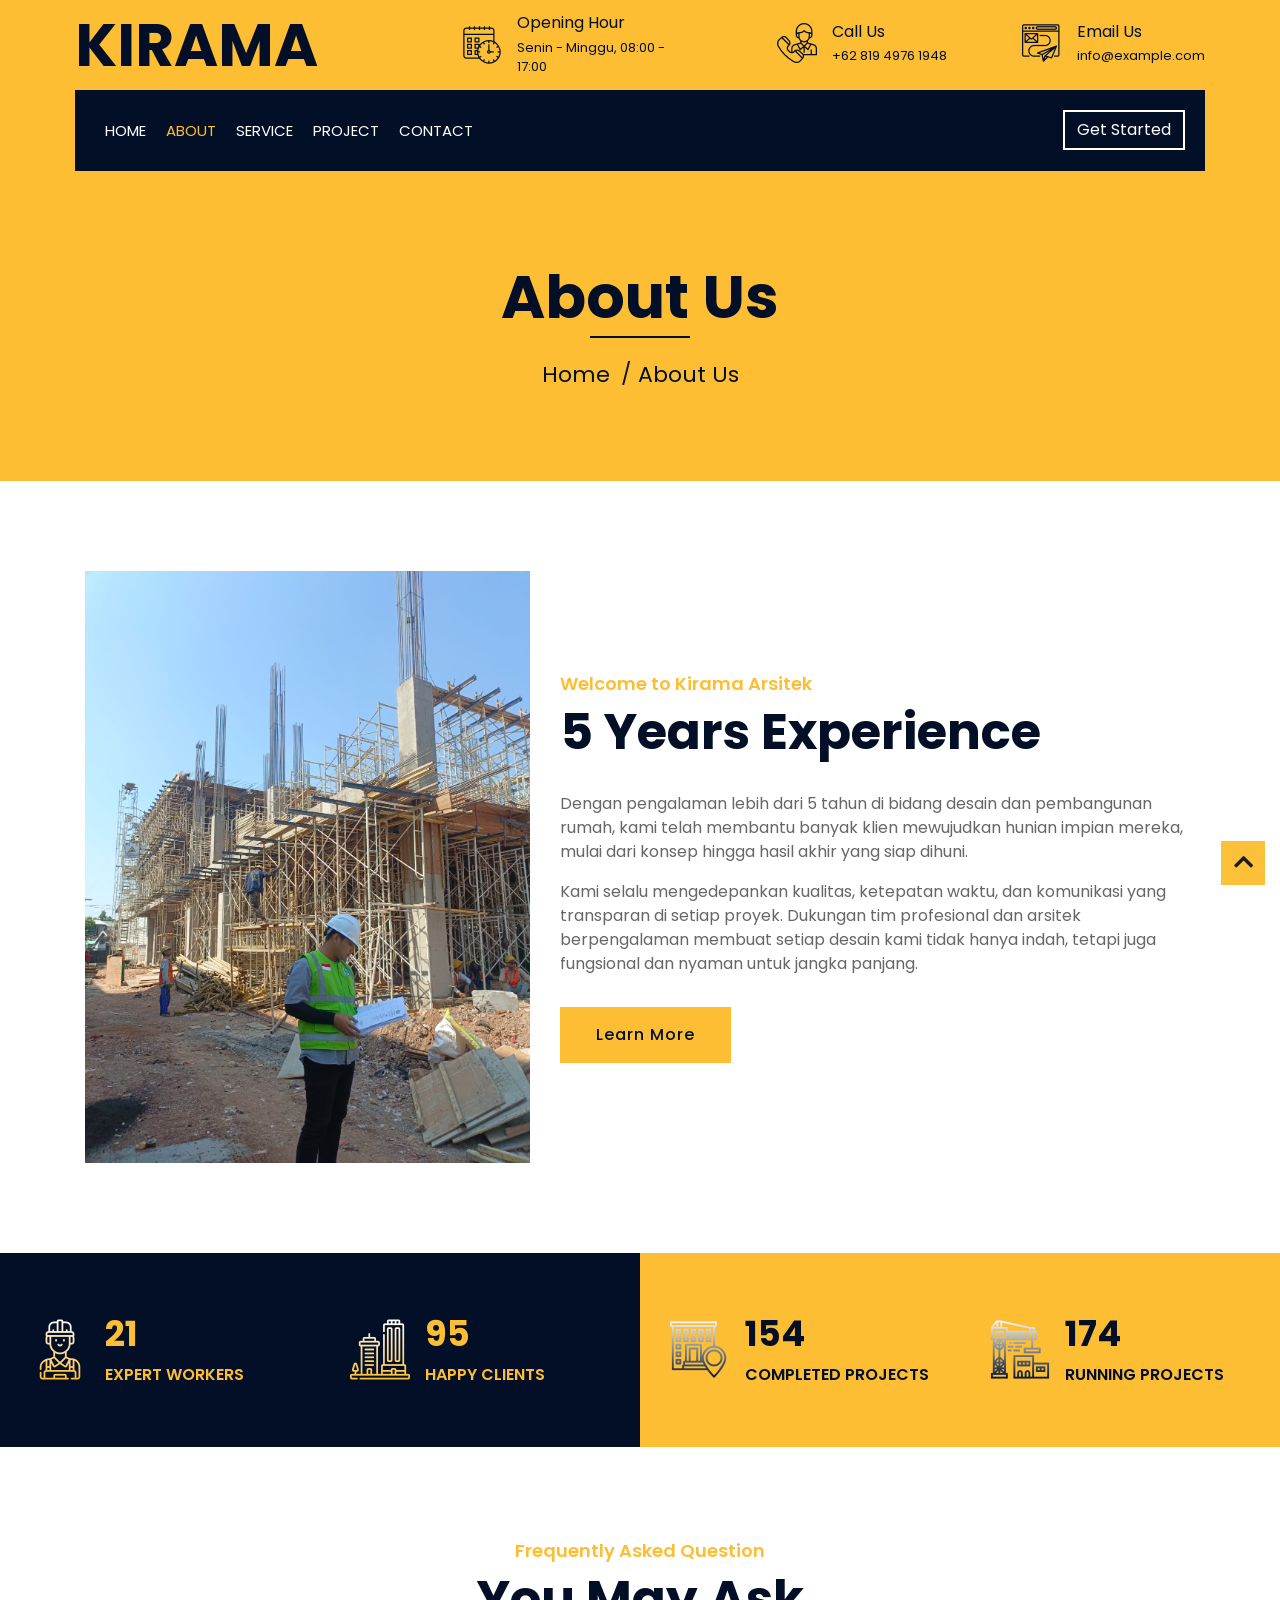
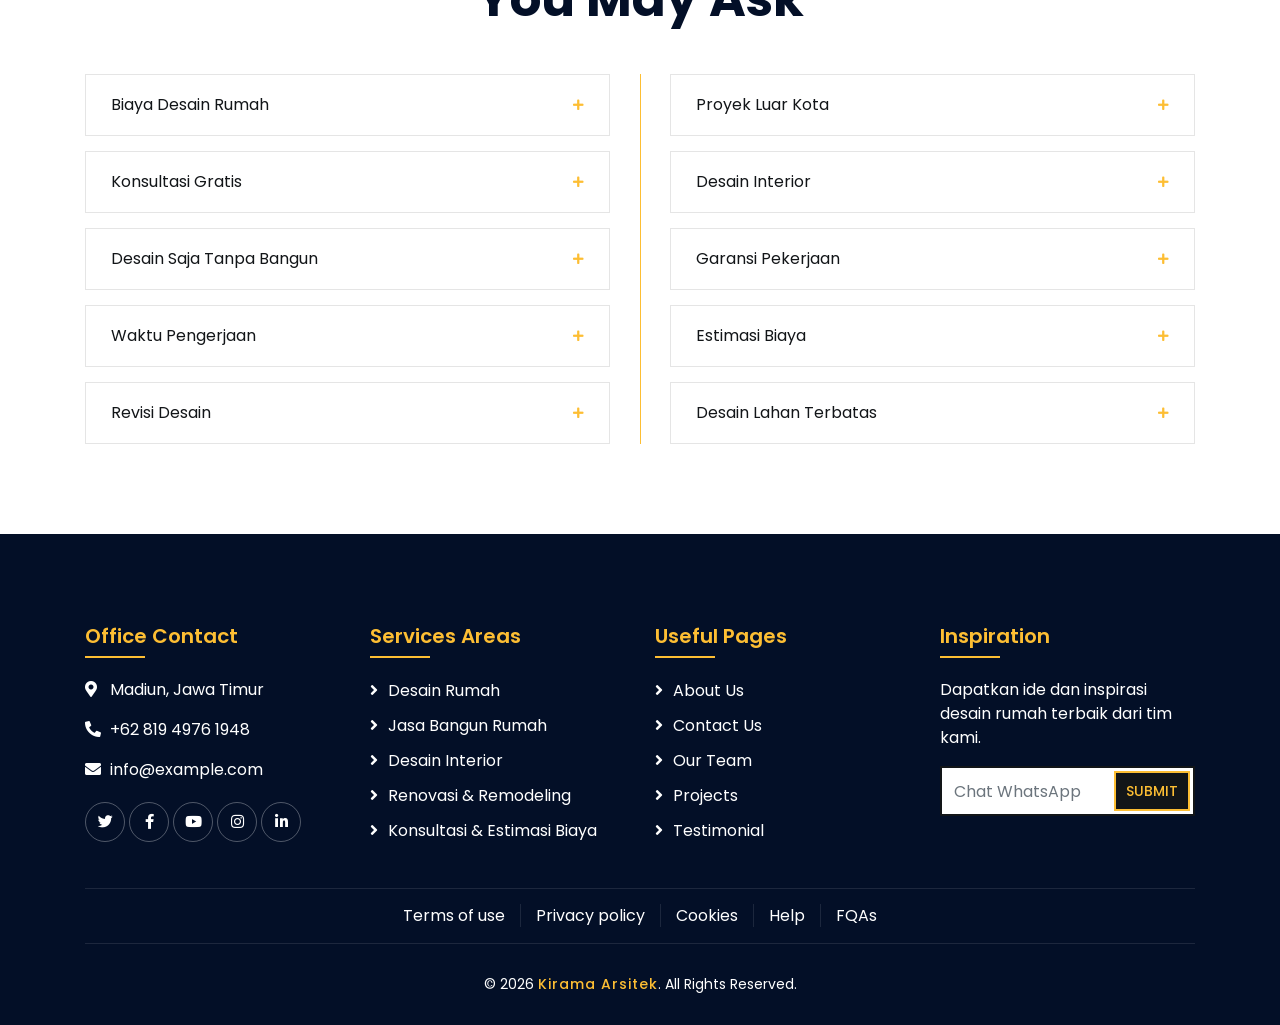
==== about.html @ 6ab00ec5 "first commit" ====
<!DOCTYPE html>
<html lang="en">
    <head>
        <meta charset="utf-8">
        <title>Kirama Arsitek Company Profil</title>
        <meta content="width=device-width, initial-scale=1.0" name="viewport">
        <meta content="Construction Company Website Template" name="keywords">
        <meta content="Construction Company Website Template" name="description">

        <!-- Favicon -->
        <link href="img/kirama.jpg" rel="icon">

        <!-- Google Font -->
        <link href="https://fonts.googleapis.com/css2?family=Poppins:wght@100;200;300;400;500;600;700;800;900&display=swap" rel="stylesheet">

        <!-- CSS Libraries -->
        <link href="https://stackpath.bootstrapcdn.com/bootstrap/4.4.1/css/bootstrap.min.css" rel="stylesheet">
        <link href="https://cdnjs.cloudflare.com/ajax/libs/font-awesome/5.10.0/css/all.min.css" rel="stylesheet">
        <link href="lib/flaticon/font/flaticon.css" rel="stylesheet"> 
        <link href="lib/animate/animate.min.css" rel="stylesheet">
        <link href="lib/owlcarousel/assets/owl.carousel.min.css" rel="stylesheet">
        <link href="lib/lightbox/css/lightbox.min.css" rel="stylesheet">
        <link href="lib/slick/slick.css" rel="stylesheet">
        <link href="lib/slick/slick-theme.css" rel="stylesheet">

        <!-- Template Stylesheet -->
        <link href="css/style.css" rel="stylesheet">
    </head>

    <body>
        <div class="wrapper">
            <!-- Top Bar Start -->
            <div class="top-bar">
                <div class="container-fluid">
                    <div class="row align-items-center">
                        <div class="col-lg-4 col-md-12">
                            <div class="logo">
                                <a href="index.html">
                                    <h1>KIRAMA</h1>
                                    <!-- <img src="img/logo.jpg" alt="Logo"> -->
                                </a>
                            </div>
                        </div>
                        <div class="col-lg-8 col-md-7 d-none d-lg-block">
                            <div class="row">
                                <div class="col-4">
                                    <div class="top-bar-item">
                                        <div class="top-bar-icon">
                                            <i class="flaticon-calendar"></i>
                                        </div>
                                        <div class="top-bar-text">
                                            <h3>Opening Hour</h3>
                                            <p>Senin - Minggu, 08:00 - 17:00</p>
                                        </div>
                                    </div>
                                </div>
                                <div class="col-4">
                                    <div class="top-bar-item">
                                        <div class="top-bar-icon">
                                            <i class="flaticon-call"></i>
                                        </div>
                                        <div class="top-bar-text">
                                            <h3>Call Us</h3>
                                            <p>+62 819 4976 1948</p>
                                        </div>
                                    </div>
                                </div>
                                <div class="col-4">
                                    <div class="top-bar-item">
                                        <div class="top-bar-icon">
                                            <i class="flaticon-send-mail"></i>
                                        </div>
                                        <div class="top-bar-text">
                                            <h3>Email Us</h3>
                                            <p>info@example.com</p>
                                        </div>
                                    </div>
                                </div>
                            </div>
                        </div>
                    </div>
                </div>
            </div>
            <!-- Top Bar End -->

            <!-- Nav Bar Start -->
            <div class="nav-bar">
                <div class="container-fluid">
                    <nav class="navbar navbar-expand-lg bg-dark navbar-dark">
                        <a href="#" class="navbar-brand">MENU</a>
                        <button type="button" class="navbar-toggler" data-toggle="collapse" data-target="#navbarCollapse">
                            <span class="navbar-toggler-icon"></span>
                        </button>

                        <div class="collapse navbar-collapse justify-content-between" id="navbarCollapse">
                            <div class="navbar-nav mr-auto">
                                <a href="index.html" class="nav-item nav-link">Home</a>
                                <a href="about.html" class="nav-item nav-link active">About</a>
                                <a href="service.html" class="nav-item nav-link">Service</a>
                                <!-- <a href="team.html" class="nav-item nav-link">Team</a> -->
                                <a href="portfolio.html" class="nav-item nav-link">Project</a>
                                <!-- <div class="nav-item dropdown">
                                    <a href="#" class="nav-link dropdown-toggle" data-toggle="dropdown">Pages</a>
                                    <div class="dropdown-menu">
                                        <a href="blog.html" class="dropdown-item">Blog Page</a>
                                        <a href="single.html" class="dropdown-item">Single Page</a>
                                    </div>
                                </div> -->
                                <a href="contact.html" class="nav-item nav-link">Contact</a>
                            </div>
                            <div class="ml-auto">
                                <a class="btn" href="#">Get Started</a>
                            </div>
                        </div>
                    </nav>
                </div>
            </div>
            <!-- Nav Bar End -->
            
            
            <!-- Page Header Start -->
            <div class="page-header">
                <div class="container">
                    <div class="row">
                        <div class="col-12">
                            <h2>About Us</h2>
                        </div>
                        <div class="col-12">
                            <a href="">Home</a>
                            <a href="">About Us</a>
                        </div>
                    </div>
                </div>
            </div>
            <!-- Page Header End -->


            <!-- About Start -->
            <div class="about wow fadeInUp" data-wow-delay="0.1s">
                <div class="container">
                    <div class="row align-items-center">
                        <div class="col-lg-5 col-md-6">
                            <div class="about-img">
                                <img src="img/1.jpg" alt="Image">
                            </div>
                        </div>
                        <div class="col-lg-7 col-md-6">
                            <div class="section-header text-left">
                                <p>Welcome to Kirama Arsitek</p>
                                <h2>5 Years Experience</h2>
                            </div>
                            <div class="about-text">
                                <p>
                                    Dengan pengalaman lebih dari 5 tahun di bidang desain dan pembangunan rumah, kami telah membantu banyak klien mewujudkan hunian impian mereka, mulai dari konsep hingga hasil akhir yang siap dihuni.
                                <p>
                                    Kami selalu mengedepankan kualitas, ketepatan waktu, dan komunikasi yang transparan di setiap proyek.
                                    Dukungan tim profesional dan arsitek berpengalaman membuat setiap desain kami tidak hanya indah, tetapi juga fungsional dan nyaman untuk jangka panjang.
                                </p>
                                <a class="btn" href="">Learn More</a>
                            </div>
                        </div>
                    </div>
                </div>
            </div>
            <!-- About End -->
            
            
            <!-- Fact Start -->
            <div class="fact">
                <div class="container-fluid">
                    <div class="row counters">
                        <div class="col-md-6 fact-left wow slideInLeft">
                            <div class="row">
                                <div class="col-6">
                                    <div class="fact-icon">
                                        <i class="flaticon-worker"></i>
                                    </div>
                                    <div class="fact-text">
                                        <h2 data-toggle="counter-up">109</h2>
                                        <p>Expert Workers</p>
                                    </div>
                                </div>
                                <div class="col-6">
                                    <div class="fact-icon">
                                        <i class="flaticon-building"></i>
                                    </div>
                                    <div class="fact-text">
                                        <h2 data-toggle="counter-up">485</h2>
                                        <p>Happy Clients</p>
                                    </div>
                                </div>
                            </div>
                        </div>
                        <div class="col-md-6 fact-right wow slideInRight">
                            <div class="row">
                                <div class="col-6">
                                    <div class="fact-icon">
                                        <i class="flaticon-address"></i>
                                    </div>
                                    <div class="fact-text">
                                        <h2 data-toggle="counter-up">789</h2>
                                        <p>Completed Projects</p>
                                    </div>
                                </div>
                                <div class="col-6">
                                    <div class="fact-icon">
                                        <i class="flaticon-crane"></i>
                                    </div>
                                    <div class="fact-text">
                                        <h2 data-toggle="counter-up">890</h2>
                                        <p>Running Projects</p>
                                    </div>
                                </div>
                            </div>
                        </div>
                    </div>
                </div>
            </div>
            <!-- Fact End -->
            
            
            <!-- FAQs Start -->
            <div class="faqs">
                <div class="container">
                    <div class="section-header text-center">
                        <p>Frequently Asked Question</p>
                        <h2>You May Ask</h2>
                    </div>
                    <div class="row">
                        <div class="col-md-6">
                            <div id="accordion-1">
                                <div class="card wow fadeInLeft" data-wow-delay="0.1s">
                                    <div class="card-header">
                                        <a class="card-link collapsed" data-toggle="collapse" href="#collapseOne">
                                            Biaya Desain Rumah
                                        </a>
                                    </div>
                                    <div id="collapseOne" class="collapse" data-parent="#accordion-1">
                                        <div class="card-body">
                                            Tergantung luas dan tingkat kesulitan proyek. Kami sediakan paket harga fleksibel sesuai kebutuhan Anda.
                                        </div>
                                    </div>
                                </div>
                                <div class="card wow fadeInLeft" data-wow-delay="0.2s">
                                    <div class="card-header">
                                        <a class="card-link collapsed" data-toggle="collapse" href="#collapseTwo">
                                            Konsultasi Gratis
                                        </a>
                                    </div>
                                    <div id="collapseTwo" class="collapse" data-parent="#accordion-1">
                                        <div class="card-body">
                                            Konsultasi awal 100% gratis untuk membantu menentukan konsep dan gaya rumah impian Anda.
                                        </div>
                                    </div>
                                </div>
                                <div class="card wow fadeInLeft" data-wow-delay="0.3s">
                                    <div class="card-header">
                                        <a class="card-link collapsed" data-toggle="collapse" href="#collapseThree">
                                            Desain Saja Tanpa Bangun
                                        </a>
                                    </div>
                                    <div id="collapseThree" class="collapse" data-parent="#accordion-1">
                                        <div class="card-body">
                                            Bisa. Kami melayani jasa desain arsitektur saja atau paket lengkap design & build.
                                        </div>
                                    </div>
                                </div>
                                <div class="card wow fadeInLeft" data-wow-delay="0.4s">
                                    <div class="card-header">
                                        <a class="card-link collapsed" data-toggle="collapse" href="#collapseFour">
                                            Waktu Pengerjaan
                                        </a>
                                    </div>
                                    <div id="collapseFour" class="collapse" data-parent="#accordion-1">
                                        <div class="card-body">
                                            Biasanya 1–3 minggu, tergantung ukuran dan kompleksitas desain.
                                        </div>
                                    </div>
                                </div>
                                <div class="card wow fadeInLeft" data-wow-delay="0.5s">
                                    <div class="card-header">
                                        <a class="card-link collapsed" data-toggle="collapse" href="#collapseFive">
                                            Revisi Desain
                                        </a>
                                    </div>
                                    <div id="collapseFive" class="collapse" data-parent="#accordion-1">
                                        <div class="card-body">
                                            Kami menyediakan revisi sesuai kesepakatan agar hasil akhir sesuai keinginan Anda.
                                        </div>
                                    </div>
                                </div>
                            </div>
                        </div>
                        <div class="col-md-6">
                            <div id="accordion-2">
                                <div class="card wow fadeInRight" data-wow-delay="0.1s">
                                    <div class="card-header">
                                        <a class="card-link collapsed" data-toggle="collapse" href="#collapseSix">
                                            Proyek Luar Kota
                                        </a>
                                    </div>
                                    <div id="collapseSix" class="collapse" data-parent="#accordion-2">
                                        <div class="card-body">
                                            Kami melayani proyek di seluruh Indonesia dengan komunikasi online dan kunjungan lapangan.
                                        </div>
                                    </div>
                                </div>
                                <div class="card wow fadeInRight" data-wow-delay="0.2s">
                                    <div class="card-header">
                                        <a class="card-link collapsed" data-toggle="collapse" href="#collapseSeven">
                                            Desain Interior
                                        </a>
                                    </div>
                                    <div id="collapseSeven" class="collapse" data-parent="#accordion-2">
                                        <div class="card-body">
                                            Selain desain rumah, kami juga menawarkan jasa desain interior profesional.
                                        </div>
                                    </div>
                                </div>
                                <div class="card wow fadeInRight" data-wow-delay="0.3s">
                                    <div class="card-header">
                                        <a class="card-link collapsed" data-toggle="collapse" href="#collapseEight">
                                            Garansi Pekerjaan
                                        </a>
                                    </div>
                                    <div id="collapseEight" class="collapse" data-parent="#accordion-2">
                                        <div class="card-body">
                                            Kami memberikan garansi hasil kerja sesuai perjanjian, termasuk kualitas material.
                                        </div>
                                    </div>
                                </div>
                                <div class="card wow fadeInRight" data-wow-delay="0.4s">
                                    <div class="card-header">
                                        <a class="card-link collapsed" data-toggle="collapse" href="#collapseNine">
                                            Estimasi Biaya
                                        </a>
                                    </div>
                                    <div id="collapseNine" class="collapse" data-parent="#accordion-2">
                                        <div class="card-body">
                                            Kami bantu menghitung estimasi biaya agar sesuai dengan anggaran Anda.
                                        </div>
                                    </div>
                                </div>
                                <div class="card wow fadeInRight" data-wow-delay="0.5s">
                                    <div class="card-header">
                                        <a class="card-link collapsed" data-toggle="collapse" href="#collapseTen">
                                            Desain Lahan Terbatas
                                        </a>
                                    </div>
                                    <div id="collapseTen" class="collapse" data-parent="#accordion-2">
                                        <div class="card-body">
                                            Tim kami berpengalaman menyesuaikan desain untuk lahan kecil atau tidak rata.
                                        </div>
                                    </div>
                                </div>
                            </div>
                        </div>
                    </div>
                </div>
            </div>
            <!-- FAQs End -->


            <!-- Footer Start -->
            <div class="footer wow fadeIn" data-wow-delay="0.3s">
                <div class="container">
                    <div class="row">
                        <div class="col-md-6 col-lg-3">
                            <div class="footer-contact">
                                <h2>Office Contact</h2>
                                <p><i class="fa fa-map-marker-alt"></i>Madiun, Jawa Timur</p>
                                <p><i class="fa fa-phone-alt"></i>+62 819 4976 1948</p>
                                <p><i class="fa fa-envelope"></i>info@example.com</p>
                                <div class="footer-social">
                                    <a href=""><i class="fab fa-twitter"></i></a>
                                    <a href=""><i class="fab fa-facebook-f"></i></a>
                                    <a href=""><i class="fab fa-youtube"></i></a>
                                    <a href=""><i class="fab fa-instagram"></i></a>
                                    <a href=""><i class="fab fa-linkedin-in"></i></a>
                                </div>
                            </div>
                        </div>
                        <div class="col-md-6 col-lg-3">
                            <div class="footer-link">
                                <h2>Services Areas</h2>
                                <a href="">Desain Rumah</a>
                                <a href="">Jasa Bangun Rumah</a>
                                <a href="">Desain Interior</a>
                                <a href="">Renovasi & Remodeling</a>
                                <a href="">Konsultasi & Estimasi Biaya</a>
                            </div>
                        </div>
                        <div class="col-md-6 col-lg-3">
                            <div class="footer-link">
                                <h2>Useful Pages</h2>
                                <a href="">About Us</a>
                                <a href="">Contact Us</a>
                                <a href="">Our Team</a>
                                <a href="">Projects</a>
                                <a href="">Testimonial</a>
                            </div>
                        </div>
                        <div class="col-md-6 col-lg-3">
                            <div class="newsletter">
                                <h2>Inspiration</h2>
                                <p>
                                    Dapatkan ide dan inspirasi desain rumah terbaik dari tim kami.
                                </p>
                                <div class="form">
                                    <input class="form-control" placeholder="Chat WhatsApp">
                                    <button class="btn">Submit</button>
                                    <a href="https://wa.me/6281949761948" target="_blank" class="btn btn-primary">Submit</a>
                                </div>
                                
                                
                            </div>
                        </div>
                    </div>
                </div>
                <div class="container footer-menu">
                    <div class="f-menu">
                        <a href="">Terms of use</a>
                        <a href="">Privacy policy</a>
                        <a href="">Cookies</a>
                        <a href="">Help</a>
                        <a href="">FQAs</a>
                    </div>
                </div>
                <div class="container copyright">
                    <div class="row">
                        <div class="col-12 text-center">
                            <p>
                                &copy; <script>document.write(new Date().getFullYear())</script> 
                                <a href="#">Kirama Arsitek</a>. All Rights Reserved.
                              </p>
                              
                        </div>
                    </div>
                </div>
            </div>
            <!-- Footer End -->

            <a href="#" class="back-to-top"><i class="fa fa-chevron-up"></i></a>
        </div>

        <!-- JavaScript Libraries -->
        <script src="https://code.jquery.com/jquery-3.4.1.min.js"></script>
        <script src="https://stackpath.bootstrapcdn.com/bootstrap/4.4.1/js/bootstrap.bundle.min.js"></script>
        <script src="lib/easing/easing.min.js"></script>
        <script src="lib/wow/wow.min.js"></script>
        <script src="lib/owlcarousel/owl.carousel.min.js"></script>
        <script src="lib/isotope/isotope.pkgd.min.js"></script>
        <script src="lib/lightbox/js/lightbox.min.js"></script>
        <script src="lib/waypoints/waypoints.min.js"></script>
        <script src="lib/counterup/counterup.min.js"></script>
        <script src="lib/slick/slick.min.js"></script>

        <!-- Template Javascript -->
        <script src="js/main.js"></script>
    </body>
</html>
---- lib/flaticon/font/flaticon.css ----
/*
  	Flaticon icon font: Flaticon
  	Creation date: 23/08/2020 07:24
  	*/

@font-face {
  font-family: "Flaticon";
  src: url("./Flaticon.eot");
  src: url("./Flaticon.eot?#iefix") format("embedded-opentype"),
       url("./Flaticon.woff2") format("woff2"),
       url("./Flaticon.woff") format("woff"),
       url("./Flaticon.ttf") format("truetype"),
       url("./Flaticon.svg#Flaticon") format("svg");
  font-weight: normal;
  font-style: normal;
}

@media screen and (-webkit-min-device-pixel-ratio:0) {
  @font-face {
    font-family: "Flaticon";
    src: url("./Flaticon.svg#Flaticon") format("svg");
  }
}

[class^="flaticon-"]:before, [class*=" flaticon-"]:before,
[class^="flaticon-"]:after, [class*=" flaticon-"]:after {   
  font-family: Flaticon;
        font-size: 20px;
font-style: normal;
margin-left: 20px;
}

.flaticon-concrete:before { content: "\f100"; }
.flaticon-worker:before { content: "\f101"; }
.flaticon-measure:before { content: "\f102"; }
.flaticon-building:before { content: "\f103"; }
.flaticon-brush:before { content: "\f104"; }
.flaticon-crane:before { content: "\f105"; }
.flaticon-call:before { content: "\f106"; }
.flaticon-calendar:before { content: "\f107"; }
.flaticon-send-mail:before { content: "\f108"; }
.flaticon-address:before { content: "\f109"; }
---- css/style.css ----
/*******************************/
/********* General CSS *********/
/*******************************/
body {
    color: #666666;
    background: #dddddd;
    font-family: 'Poppins', sans-serif;
    font-weight: 400;
}

h1,
h2, 
h3, 
h4,
h5, 
h6 {
    color: #030f27;
}

a {
    color: #666666;
    transition: .3s;
}

a:hover,
a:active,
a:focus {
    color: #fdbe33;
    outline: none;
    text-decoration: none;
}

.btn:focus {
    box-shadow: none;
}

.wrapper {
    position: relative;
    width: 100%;
    max-width: 1366px;
    margin: 0 auto;
    background: #ffffff;
}

.back-to-top {
    position: fixed;
    display: none;
    background: #fdbe33;
    color: #121518;
    width: 44px;
    height: 44px;
    text-align: center;
    line-height: 1;
    font-size: 22px;
    right: 15px;
    bottom: 15px;
    transition: background 0.5s;
    z-index: 9;
}

.back-to-top:hover {
    color: #fdbe33;
    background: #121518;
}

.back-to-top i {
    padding-top: 10px;
}

.btn {
    transition: .3s;
}


/**********************************/
/********** Top Bar CSS ***********/
/**********************************/
.top-bar {
    position: relative;
    height: 90px;
    background: #fdbe33;
}

.top-bar .logo {
    padding: 15px 0;
    text-align: left;
    overflow: hidden;
}

.top-bar .logo h1 {
    margin: 0;
    color: #030f27;
    font-size: 60px;
    line-height: 60px;
    font-weight: 700;
}

.top-bar .logo img {
    max-width: 100%;
    max-height: 60px;
}

.top-bar .top-bar-item {
    display: flex;
    align-items: center;
    justify-content: flex-end;
}

.top-bar .top-bar-icon {
    width: 40px;
    display: flex;
    align-items: center;
    justify-content: center;
}

.top-bar .top-bar-icon [class^="flaticon-"]::before {
    margin: 0;
    color: #030f27;
    font-size: 40px;
}

.top-bar .top-bar-text {
    padding-left: 15px;
}

.top-bar .top-bar-text h3 {
    margin: 0 0 5px 0;
    color: #030f27;
    font-size: 16px;
    font-weight: 400;
}

.top-bar .top-bar-text p {
    margin: 0;
    color: #030f27;
    font-size: 13px;
    font-weight: 400;
}

@media (min-width: 992px) {
    .top-bar {
        padding: 0 60px;
    }
}

@media (max-width: 991.98px) {
    .top-bar .logo {
        text-align: center;
    }
}


/**********************************/
/*********** Nav Bar CSS **********/
/**********************************/
.nav-bar {
    position: relative;
    background: #fdbe33;
    transition: .3s;
}

.nav-bar .container-fluid {
    padding: 0;
}

.nav-bar.nav-sticky {
    position: fixed;
    top: 0;
    width: 100%;
    max-width: 1366px;
    box-shadow: 0 2px 5px rgba(0, 0, 0, .3);
    z-index: 999;
}

.nav-bar .navbar {
    height: 100%;
    background: #030f27 !important;
}

.navbar-dark .navbar-nav .nav-link,
.navbar-dark .navbar-nav .nav-link:focus,
.navbar-dark .navbar-nav .nav-link:hover,
.navbar-dark .navbar-nav .nav-link.active {
    padding: 10px 10px 8px 10px;
    color: #ffffff;
}

.navbar-dark .navbar-nav .nav-link:hover,
.navbar-dark .navbar-nav .nav-link.active {
    color: #fdbe33;
    transition: none;
}

.nav-bar .dropdown-menu {
    margin-top: 0;
    border: 0;
    border-radius: 0;
    background: #f8f9fa;
}

.nav-bar .btn {
    color: #ffffff;
    border: 2px solid #ffffff;
    border-radius: 0;
}

.nav-bar .btn:hover {
    color: #030f27;
    background: #fdbe33;
    border-color: #fdbe33;
}

@media (min-width: 992px) {
    .nav-bar {
        padding: 0 75px;
    }
    
    .nav-bar.nav-sticky {
        padding: 0;
    }
    
    .nav-bar .navbar {
        padding: 20px;
    }
    
    .nav-bar .navbar-brand {
        display: none;
    }
    
    .nav-bar a.nav-link {
        padding: 8px 15px;
        font-size: 15px;
        text-transform: uppercase;
    }
}

@media (max-width: 991.98px) {
    .nav-bar .navbar {
        padding: 15px;
    }
    
    .nav-bar a.nav-link {
        padding: 5px;
    }
    
    .nav-bar .dropdown-menu {
        box-shadow: none;
    }
    
    .nav-bar .btn {
        display: none;
    }
}


/*******************************/
/******** Carousel CSS *********/
/*******************************/
.carousel {
    position: relative;
    width: 100%;
    height: calc(100vh - 170px);
    min-height: 400px;
    margin: 0 auto;
    text-align: center;
    overflow: hidden;
}

.carousel .carousel-inner,
.carousel .carousel-item {
    position: relative;
    width: 100%;
    height: 100%;
}

.carousel .carousel-item img {
    width: 100%;
    height: 100%;
    object-fit: cover;
}

.carousel .carousel-item::after {
    position: absolute;
    content: "";
    width: 100%;
    height: 100%;
    top: 0;
    left: 0;
    background: rgba(0, 0, 0, .3);
    z-index: 1;
}

.carousel .carousel-caption {
    position: absolute;
    top: 0;
    bottom: 0;
    display: flex;
    align-items: center;
    justify-content: center;
    flex-direction: column;
    height: calc(100vh - 170px);
    min-height: 400px;
}

.carousel .carousel-caption p {
    color: #ffffff;
    font-size: 30px;
    margin-bottom: 15px;
    letter-spacing: 1px;
}

.carousel .carousel-caption h1 {
    color: #ffffff;
    font-size: 60px;
    font-weight: 700;
    margin-bottom: 35px;
}

.carousel .carousel-caption .btn {
    padding: 15px 35px;
    font-size: 18px;
    font-weight: 500;
    letter-spacing: 1px;
    text-transform: uppercase;
    color: #ffffff;
    background: transparent;
    border: 2px solid #ffffff;
    border-radius: 0;
    transition: .3s;
}

.carousel .carousel-caption .btn:hover {
    color: #030f27;
    background: #fdbe33;
    border-color: #fdbe33;
}

@media (max-width: 767.98px) {
    .carousel .carousel-caption h1 {
        font-size: 40px;
        font-weight: 700;
    }
    
    .carousel .carousel-caption p {
        font-size: 20px;
    }
    
    .carousel .carousel-caption .btn {
        padding: 12px 30px;
        font-size: 18px;
        font-weight: 500;
        letter-spacing: 0;
    }
}

@media (max-width: 575.98px) {
    .carousel .carousel-caption h1 {
        font-size: 30px;
        font-weight: 500;
    }
    
    .carousel .carousel-caption p {
        font-size: 16px;
    }
    
    .carousel .carousel-caption .btn {
        padding: 10px 25px;
        font-size: 16px;
        font-weight: 400;
        letter-spacing: 0;
    }
}

.carousel .animated {
    -webkit-animation-duration: 1.5s;
    animation-duration: 1.5s;
}


/*******************************/
/******* Page Header CSS *******/
/*******************************/
.page-header {
    position: relative;
    margin-bottom: 45px;
    padding: 90px 0;
    text-align: center;
    background: #fdbe33;
}

.page-header h2 {
    position: relative;
    color: #030f27;
    font-size: 60px;
    font-weight: 700;
    margin-bottom: 20px;
    padding-bottom: 5px;
}

.page-header h2::after {
    position: absolute;
    content: "";
    width: 100px;
    height: 2px;
    left: calc(50% - 50px);
    bottom: 0;
    background: #030f27;
}

.page-header a {
    position: relative;
    padding: 0 12px;
    font-size: 22px;
    color: #030f27;
}

.page-header a:hover {
    color: #ffffff;
}

.page-header a::after {
    position: absolute;
    content: "/";
    width: 8px;
    height: 8px;
    top: -2px;
    right: -7px;
    text-align: center;
    color: #121518;
}

.page-header a:last-child::after {
    display: none;
}

@media (max-width: 991.98px) {
    .page-header {
        padding: 60px 0;
    }
    
    .page-header h2 {
        font-size: 45px;
    }
    
    .page-header a {
        font-size: 20px;
    }
}

@media (max-width: 767.98px) {
    .page-header {
        padding: 45px 0;
    }
    
    .page-header h2 {
        font-size: 35px;
    }
    
    .page-header a {
        font-size: 18px;
    }
}


/*******************************/
/******* Section Header ********/
/*******************************/
.section-header {
    position: relative;
    width: 100%;
    margin-bottom: 45px;
}

.section-header p {
    color: #fdbe33;
    font-size: 18px;
    font-weight: 600;
    margin-bottom: 5px;
}

.section-header h2 {
    margin: 0;
    position: relative;
    font-size: 50px;
    font-weight: 700;
}

@media (max-width: 767.98px) {
    .section-header h2 {
        font-size: 30px;
    }
}


/*******************************/
/********* Feature CSS *********/
/*******************************/
.feature {
    position: relative;
    margin-bottom: 45px;
}

.feature .col-md-12 {
    background: #030f27;
}
    
.feature .col-md-12:nth-child(2n) {
    color: #030f27;
    background: #fdbe33;
}

.feature .feature-item {
    min-height: 250px;
    padding: 30px;
    display: flex;
    align-items: center;
    justify-content: flex-start;
}

.feature .feature-icon {
    position: relative;
    width: 60px;
    display: flex;
    align-items: center;
    justify-content: center;
}

.feature .feature-icon::before {
    position: absolute;
    content: "";
    width: 80px;
    height: 80px;
    top: -20px;
    left: -10px;
    border: 2px dotted #ffffff;
    border-radius: 60px;
    z-index: 1;
}

.feature .feature-icon::after {
    position: absolute;
    content: "";
    width: 79px;
    height: 79px;
    top: -18px;
    left: -9px;
    background: #030f27;
    border-radius: 60px;
    z-index: 2;
}

.feature .col-md-12:nth-child(2n) .feature-icon::after {
    background: #fdbe33;
}

.feature .feature-icon [class^="flaticon-"]::before {
    position: relative;
    margin: 0;
    color: #fdbe33;
    font-size: 60px;
    line-height: 60px;
    z-index: 3;
}

.feature .feature-text {
    padding-left: 30px;
}

.feature .feature-text h3 {
    margin: 0 0 10px 0;
    color: #fdbe33;
    font-size: 25px;
    font-weight: 600;
}

.feature .feature-text p {
    margin: 0;
    color: #fdbe33;
    font-size: 18px;
    font-weight: 400;
}

.feature .col-md-12:nth-child(2n) [class^="flaticon-"]::before,
.feature .col-md-12:nth-child(2n) h3,
.feature .col-md-12:nth-child(2n) p {
    color: #030f27;
}


/*******************************/
/********** About CSS **********/
/*******************************/
.about {
    position: relative;
    width: 100%;
    padding: 45px 0;
}

.about .section-header {
    margin-bottom: 30px;
}

.about .about-img {
    position: relative;
    height: 100%;
}

.about .about-img img {
    width: 100%;
    height: 100%;
    object-fit: cover;
}

.about .about-text p {
    font-size: 16px;
}

.about .about-text a.btn {
    position: relative;
    margin-top: 15px;
    padding: 15px 35px;
    font-size: 16px;
    font-weight: 500;
    letter-spacing: 1px;
    color: #030f27;
    border-radius: 0;
    background: #fdbe33;
    transition: .3s;
}

.about .about-text a.btn:hover {
    color: #fdbe33;
    background: #030f27;
}

@media (max-width: 767.98px) {
    .about .about-img {
        margin-bottom: 30px;
        height: auto;
    }
}


/*******************************/
/********** Fact CSS ***********/
/*******************************/
.fact {
    position: relative;
    width: 100%;
    padding: 45px 0;
}

.fact .col-6 {
    display: flex;
    align-items: flex-start;
}

.fact .fact-icon {
    position: relative;
    margin: 7px 15px 0 15px;
    width: 60px;
    display: flex;
    align-items: center;
    justify-content: center;
}

.fact .fact-icon [class^="flaticon-"]::before {
    margin: 0;
    font-size: 60px;
    line-height: 60px;
    background-image: linear-gradient(#ffffff, #fdbe33);
    -webkit-background-clip: text;
    -webkit-text-fill-color: transparent;
}

.fact .fact-right .fact-icon [class^="flaticon-"]::before {
    background-image: linear-gradient(#ffffff, #030f27);
}

.fact .fact-left,
.fact .fact-right {
    padding-top: 60px;
    padding-bottom: 60px;
}

.fact .fact-text h2 {
    font-size: 35px;
    font-weight: 700;
}

.fact .fact-text p {
    margin: 0;
    font-size: 16px;
    font-weight: 600;
    text-transform: uppercase;
}

.fact .fact-left {
    color: #fdbe33;
    background: #030f27;
}

.fact .fact-right {
    color: #030f27;
    background: #fdbe33;
}

.fact .fact-left h2 {
    color: #fdbe33;
}


/*******************************/
/********* Service CSS *********/
/*******************************/
.service {
    position: relative;
    width: 100%;
    padding: 45px 0 15px 0;
}

.service .service-item {
    position: relative;
    width: 100%;
    text-align: center;
    margin-bottom: 30px;
}

.service .service-img {
    position: relative;
    overflow: hidden;
}

.service .service-img img {
    width: 100%;
}

.service .service-overlay {
    position: absolute;
    width: 100%;
    height: 100%;
    top: 0;
    left: 0;
    padding: 30px;
    display: flex;
    align-items: center;
    justify-content: center;
    background: rgba(3, 15, 39, .7);
    transition: .5s;
    opacity: 0;
}

.service .service-item:hover .service-overlay {
    opacity: 1;
}

.service .service-overlay p {
    margin: 0;
    color: #ffffff;
}

.service .service-text {
    display: flex;
    align-items: center;
    height: 60px;
    background: #030f27;
    overflow: hidden;
    white-space: nowrap;
    text-overflow: ellipsis;
}

.service .service-text h3 {
    margin: 0;
    padding: 0 15px 0 25px;
    width: calc(100% - 60px);
    font-size: 20px;
    font-weight: 700;
    color: #fdbe33;
    text-align: left;
    overflow: hidden;
    white-space: nowrap;
    text-overflow: ellipsis;
}

.service .service-item a.btn {
    width: 60px;
    height: 60px;
    padding: 3px 0 0 3px;
    display: flex;
    align-items: center;
    justify-content: center;
    font-size: 60px;
    line-height: 60px;
    font-weight: 100;
    color: #030f27;
    background: #fdbe33;
    border-radius: 0;
    transition: .3s;
}

.service .service-item:hover a.btn {
    color: #ffffff;
}


/*******************************/
/********** Video CSS **********/
/*******************************/
.video {
    position: relative;
    margin: 45px 0;
    height: 100%;
    min-height: 500px;
    background: linear-gradient(rgba(3, 15, 39, .9), rgba(3, 15, 39, .9)), url(../img/2.jpg);
    background-attachment: fixed;
    background-position: center;
    background-repeat: no-repeat;
    background-size: cover;
}

.video .btn-play {
    position: absolute;
    z-index: 1;
    top: 50%;
    left: 50%;
    transform: translateX(-50%) translateY(-50%);
    box-sizing: content-box;
    display: block;
    width: 32px;
    height: 44px;
    border-radius: 50%;
    border: none;
    outline: none;
    padding: 18px 20px 18px 28px;
}

.video .btn-play:before {
    content: "";
    position: absolute;
    z-index: 0;
    left: 50%;
    top: 50%;
    transform: translateX(-50%) translateY(-50%);
    display: block;
    width: 100px;
    height: 100px;
    background: #fdbe33;
    border-radius: 50%;
    animation: pulse-border 1500ms ease-out infinite;
}

.video .btn-play:after {
    content: "";
    position: absolute;
    z-index: 1;
    left: 50%;
    top: 50%;
    transform: translateX(-50%) translateY(-50%);
    display: block;
    width: 100px;
    height: 100px;
    background: #fdbe33;
    border-radius: 50%;
    transition: all 200ms;
}

.video .btn-play:hover:after {
    background-color: darken(#fdbe33, 10%);
}

.video .btn-play img {
    position: relative;
    z-index: 3;
    max-width: 100%;
    width: auto;
    height: auto;
}

.video .btn-play span {
    display: block;
    position: relative;
    z-index: 3;
    width: 0;
    height: 0;
    border-left: 32px solid #030f27;
    border-top: 22px solid transparent;
    border-bottom: 22px solid transparent;
}

@keyframes pulse-border {
  0% {
    transform: translateX(-50%) translateY(-50%) translateZ(0) scale(1);
    opacity: 1;
  }
  100% {
    transform: translateX(-50%) translateY(-50%) translateZ(0) scale(1.5);
    opacity: 0;
  }
}

#videoModal .modal-dialog {
    position: relative;
    max-width: 800px;
    margin: 60px auto 0 auto;
}

#videoModal .modal-body {
    position: relative;
    padding: 0px;
}

#videoModal .close {
    position: absolute;
    width: 30px;
    height: 30px;
    right: 0px;
    top: -30px;
    z-index: 999;
    font-size: 30px;
    font-weight: normal;
    color: #ffffff;
    background: #000000;
    opacity: 1;
}


/*******************************/
/*********** Team CSS **********/
/*******************************/
.team {
    position: relative;
    width: 100%;
    padding: 45px 0 15px 0;
}

.team .team-item {
    position: relative;
    margin-bottom: 30px;
    overflow: hidden;
}

.team .team-img {
    position: relative;
}

.team .team-img img {
    width: 100%;
}

.team .team-text {
    position: relative;
    padding: 25px 15px;
    text-align: center;
    background: #030f27;
    transition: .5s;
}

.team .team-text h2 {
    font-size: 20px;
    font-weight: 600;
    color: #fdbe33;
    transition: .5s;
}

.team .team-text p {
    margin: 0;
    color: #ffffff;
}

.team .team-item:hover .team-text {
    background: #fdbe33;
}

.team .team-item:hover .team-text h2 {
    color: #030f27;
    letter-spacing: 1px;
}

.team .team-social {
    position: absolute;
    width: 100px;
    top: 0;
    left: -50px;
    display: flex;
    flex-direction: column;
    font-size: 0;
}

.team .team-social a {
    position: relative;
    left: 0;
    width: 50px;
    height: 50px;
    display: flex;
    align-items: center;
    justify-content: center;
    font-size: 18px;
    color: #ffffff;
}

.team .team-item:hover .team-social a:first-child {
    background: #00acee;
    left: 50px;
    transition: .3s 0s;
}

.team .team-item:hover .team-social a:nth-child(2) {
    background: #3b5998;
    left: 50px;
    transition: .3s .1s;
}

.team .team-item:hover .team-social a:nth-child(3) {
    background: #0e76a8;
    left: 50px;
    transition: .3s .2s;
}

.team .team-item:hover .team-social a:nth-child(4) {
    background: #3f729b;
    left: 50px;
    transition: .3s .3s;
}


/*******************************/
/*********** FAQs CSS **********/
/*******************************/
.faqs {
    position: relative;
    width: 100%;
    padding: 45px 0;
}

.faqs .row {
    position: relative;
}

.faqs .row::after {
    position: absolute;
    content: "";
    width: 1px;
    height: 100%;
    top: 0;
    left: calc(50% - .5px);
    background: #fdbe33;
}

.faqs #accordion-1 {
    padding-right: 15px;
}

.faqs #accordion-2 {
    padding-left: 15px;
}

@media(max-width: 767.98px) {
    .faqs .row::after {
        display: none;
    }
    
    .faqs #accordion-1,
    .faqs #accordion-2 {
        padding: 0;
    }
    
    .faqs #accordion-2 {
        padding-top: 15px;
    }
}

.faqs .card {
    margin-bottom: 15px;
    border: none;
    border-radius: 0;
}

.faqs .card:last-child {
    margin-bottom: 0;
}

.faqs .card-header {
    padding: 0;
    border: none;
    background: #ffffff;
}

.faqs .card-header a {
    display: block;
    padding: 10px 25px;
    width: 100%;
    color: #121518;
    font-size: 16px;
    line-height: 40px;
    border: 1px solid rgba(0, 0, 0, .1);
    transition: .5s;
}

.faqs .card-header [data-toggle="collapse"][aria-expanded="true"] {
    background: #fdbe33;
}

.faqs .card-header [data-toggle="collapse"]:after {
    font-family: 'font Awesome 5 Free';
    content: "\f067";
    float: right;
    color: #fdbe33;
    font-size: 12px;
    font-weight: 900;
    transition: .5s;
}

.faqs .card-header [data-toggle="collapse"][aria-expanded="true"]:after {
    font-family: 'font Awesome 5 Free';
    content: "\f068";
    float: right;
    color: #030f27;
    font-size: 12px;
    font-weight: 900;
    transition: .5s;
}

.faqs .card-body {
    padding: 20px 25px;
    font-size: 16px;
    background: #ffffff;
    border: 1px solid rgba(0, 0, 0, .1);
    border-top: none;
}


/*******************************/
/******* Testimonial CSS *******/
/*******************************/
.testimonial {
    position: relative;
    margin: 45px 0;
    padding: 90px 0;
    text-align: center;
    background: linear-gradient(rgba(3, 15, 39, .9), rgba(3, 15, 39, .9)), url(../img/carousel-1.jpg);
    background-attachment: fixed;
    background-position: center;
    background-repeat: no-repeat;
    background-size: cover;
}

.testimonial .container {
    max-width: 760px;
}

.about-page .testimonial {
    padding-bottom: 90px;
}

.testimonial .testimonial-slider-nav {
    position: relative;
    width: 300px;
    margin: 0 auto;
}

.testimonial .testimonial-slider-nav .slick-slide {
    position: relative;
    opacity: 0;
    transition: .5s;
}

.testimonial .testimonial-slider-nav .slick-active {
    opacity: 1;
    transform: scale(1.3);
}

.testimonial .testimonial-slider-nav .slick-center {
    transform: scale(1.8);
    z-index: 1;
}

.testimonial .testimonial-slider-nav .slick-slide img {
    position: relative;
    display: block;
    margin-top: 37px;
    width: 100%;
    height: auto;
    border-radius: 100px;
}

.testimonial .testimonial-slider {
    position: relative;
    margin-top: 15px;
    padding-top: 50px;
}

.testimonial .testimonial-slider::before {
    position: absolute;
    content: "";
    width: 60px;
    height: 50px;
    top: 0;
    left: calc(50% - 30px);
    background: url(../img/quote.png) top center no-repeat;
}

.testimonial .testimonial-slider h3 {
    color: #fdbe33;
    font-size: 22px;
    font-weight: 700;
}

.testimonial .testimonial-slider h4 {
    font-size: 14px;
    font-weight: 300;
    color: #ffffff;
    font-style: italic;
    margin-bottom: 10px;
}

.testimonial .testimonial-slider p {
    color: #ffffff;
    font-size: 16px;
    font-weight: 300;
    margin: 0;
}


/*******************************/
/*********** Blog CSS **********/
/*******************************/
.blog {
    position: relative;
    width: 100%;
    padding: 45px 0 15px 0;
}

.blog .blog-item {
    position: relative;
    width: 100%;
    text-align: center;
    margin-bottom: 30px;
}

.blog .blog-img {
    position: relative;
    overflow: hidden;
}

.blog .blog-img img {
    width: 100%;
}

.blog .blog-title {
    display: flex;
    align-items: center;
    height: 60px;
    background: #030f27;
    overflow: hidden;
    white-space: nowrap;
    text-overflow: ellipsis;
}

.blog .blog-title h3 {
    margin: 0;
    padding: 0 15px 0 25px;
    width: calc(100% - 60px);
    font-size: 18px;
    font-weight: 700;
    color: #fdbe33;
    text-align: left;
    overflow: hidden;
    white-space: nowrap;
    text-overflow: ellipsis;
}

.blog .blog-title a.btn {
    width: 60px;
    height: 60px;
    padding: 3px 0 0 3px;
    display: flex;
    align-items: center;
    justify-content: center;
    font-size: 60px;
    line-height: 60px;
    font-weight: 100;
    color: #030f27;
    background: #fdbe33;
    border-radius: 0;
    transition: .3s;
}

.blog .blog-item:hover a.btn {
    color: #ffffff;
}

.blog .blog-meta {
    position: relative;
    padding: 25px 0 10px 0;
    background: #f3f6ff;
}

.blog .blog-meta::after {
    position: absolute;
    content: "";
    width: 100px;
    height: 1px;
    left: calc(50% - 50px);
    bottom: 0;
    background: #fdbe33;
}

.blog .blog-meta p {
    display: inline-block;
    margin: 0;
    padding: 0 3px;
    font-size: 14px;
    font-weight: 300;
    font-style: italic;
    color: #666666;
}

.blog .blog-meta p a {
    margin-left: 5px;
    font-style: normal;
}

.blog .blog-text {
    padding: 10px 25px 25px 25px;
    background: #f3f6ff;
}

.blog .blog-text p {
    margin: 0;
    font-size: 16px;
}

.blog .pagination .page-link {
    color: #030f27;
    border-radius: 0;
    border-color: #fdbe33;
}

.blog .pagination .page-link:hover,
.blog .pagination .page-item.active .page-link {
    color: #fdbe33;
    background: #030f27;
}

.blog .pagination .disabled .page-link {
    color: #999999;
}


/*******************************/
/******* Single Post CSS *******/
/*******************************/
.single {
    position: relative;
    padding: 45px 0;
}

.single .single-content {
    position: relative;
    margin-bottom: 30px;
    overflow: hidden;
}

.single .single-content img {
    margin-bottom: 20px;
    width: 100%;
}

.single .single-tags {
    margin: -5px -5px 41px -5px;
    font-size: 0;
}

.single .single-tags a {
    margin: 5px;
    display: inline-block;
    padding: 7px 15px;
    font-size: 14px;
    font-weight: 400;
    color: #666666;
    border: 1px solid #dddddd;
}

.single .single-tags a:hover {
    color: #fdbe33;
    background: #030f27;
}

.single .single-bio {
    margin-bottom: 45px;
    padding: 30px;
    background: #f3f6ff;
    display: flex;
}

.single .single-bio-img {
    width: 100%;
    max-width: 100px;
}

.single .single-bio-img img {
    width: 100%;
}

.single .single-bio-text {
    padding-left: 30px;
}

.single .single-bio-text h3 {
    font-size: 20px;
    font-weight: 700;
}

.single .single-bio-text p {
    margin: 0;
}

.single .single-related {
    margin-bottom: 45px;
}

.single .single-related h2 {
    font-size: 30px;
    font-weight: 700;
    margin-bottom: 25px;
}

.single .related-slider {
    position: relative;
    margin: 0 -15px;
    width: calc(100% + 30px);
}

.single .related-slider .post-item {
    margin: 0 15px;
}

.single .post-item {
    display: flex;
    align-items: center;
    margin-bottom: 15px;
}

.single .post-item .post-img {
    width: 100%;
    max-width: 80px;
}

.single .post-item .post-img img {
    width: 100%;
}

.single .post-item .post-text {
    padding-left: 15px;
}

.single .post-item .post-text a {
    font-size: 16px;
    font-weight: 400;
}

.single .post-item .post-meta {
    display: flex;
    margin-top: 8px;
}

.single .post-item .post-meta p {
    display: inline-block;
    margin: 0;
    padding: 0 3px;
    font-size: 14px;
    font-weight: 300;
    font-style: italic;
}

.single .post-item .post-meta p a {
    margin-left: 5px;
    font-size: 14px;
    font-weight: 300;
    font-style: normal;
}

.single .related-slider .owl-nav {
    position: absolute;
    width: 90px;
    top: -55px;
    right: 15px;
    display: flex;
}

.single .related-slider .owl-nav .owl-prev,
.single .related-slider .owl-nav .owl-next {
    margin-left: 15px;
    width: 30px;
    height: 30px;
    display: flex;
    align-items: center;
    justify-content: center;
    color: #030f27;
    background: #fdbe33;
    font-size: 16px;
    transition: .3s;
}

.single .related-slider .owl-nav .owl-prev:hover,
.single .related-slider .owl-nav .owl-next:hover {
    color: #fdbe33;
    background: #030f27;
}

.single .single-comment {
    position: relative;
    margin-bottom: 45px;
}

.single .single-comment h2 {
    font-size: 30px;
    font-weight: 700;
    margin-bottom: 25px;
}

.single .comment-list {
    list-style: none;
    padding: 0;
}

.single .comment-child {
    list-style: none;
}

.single .comment-body {
    display: flex;
    margin-bottom: 30px;
}

.single .comment-img {
    width: 60px;
}

.single .comment-img img {
    width: 100%;
}

.single .comment-text {
    padding-left: 15px;
    width: calc(100% - 60px);
}

.single .comment-text h3 {
    font-size: 18px;
    font-weight: 600;
    margin-bottom: 3px;
}

.single .comment-text span {
    display: block;
    font-size: 14px;
    font-weight: 300;
    margin-bottom: 5px;
}

.single .comment-text .btn {
    padding: 3px 10px;
    font-size: 14px;
    color: #030f27;
    background: #dddddd;
    border-radius: 0;
}

.single .comment-text .btn:hover {
    background: #fdbe33;
}

.single .comment-form {
    position: relative;
}

.single .comment-form h2 {
    font-size: 30px;
    font-weight: 700;
    margin-bottom: 25px;
}

.single .comment-form form {
    padding: 30px;
    background: #f3f6ff;
}

.single .comment-form form .form-group:last-child {
    margin: 0;
}

.single .comment-form input,
.single .comment-form textarea {
    border-radius: 0;
}

.single .comment-form .btn {
    padding: 15px 30px;
    color: #030f27;
    background: #fdbe33;
}

.single .comment-form .btn:hover {
    color: #fdbe33;
    background: #030f27;
}


/**********************************/
/*********** Sidebar CSS **********/
/**********************************/
.sidebar {
    position: relative;
    width: 100%;
}

@media(max-width: 991.98px) {
    .sidebar {
        margin-top: 45px;
    }
}

.sidebar .sidebar-widget {
    position: relative;
    margin-bottom: 45px;
}

.sidebar .sidebar-widget .widget-title {
    position: relative;
    margin-bottom: 30px;
    padding-bottom: 5px;
    font-size: 30px;
    font-weight: 700;
}

.sidebar .sidebar-widget .widget-title::after {
    position: absolute;
    content: "";
    width: 60px;
    height: 2px;
    bottom: 0;
    left: 0;
    background: #fdbe33;
}

.sidebar .sidebar-widget .search-widget {
    position: relative;
}

.sidebar .search-widget input {
    height: 50px;
    border: 1px solid #dddddd;
    border-radius: 0;
}

.sidebar .search-widget input:focus {
    box-shadow: none;
}

.sidebar .search-widget .btn {
    position: absolute;
    top: 6px;
    right: 15px;
    height: 40px;
    padding: 0;
    font-size: 25px;
    color: #fdbe33;
    background: none;
    border-radius: 0;
    border: none;
    transition: .3s;
}

.sidebar .search-widget .btn:hover {
    color: #030f27;
}

.sidebar .sidebar-widget .recent-post {
    position: relative;
}

.sidebar .sidebar-widget .tab-post {
    position: relative;
}

.sidebar .tab-post .nav.nav-pills .nav-link {
    color: #fdbe33;
    background: #030f27;
    border-radius: 0;
}

.sidebar .tab-post .nav.nav-pills .nav-link:hover,
.sidebar .tab-post .nav.nav-pills .nav-link.active {
    color: #030f27;
    background: #fdbe33;
}

.sidebar .tab-post .tab-content {
    padding: 15px 0 0 0;
    background: transparent;
}

.sidebar .tab-post .tab-content .container {
    padding: 0;
}

.sidebar .sidebar-widget .category-widget {
    position: relative;
}

.sidebar .category-widget ul {
    margin: 0;
    padding: 0;
    list-style: none;
}

.sidebar .category-widget ul li {
    margin: 0 0 12px 22px; 
}

.sidebar .category-widget ul li:last-child {
    margin-bottom: 0; 
}

.sidebar .category-widget ul li a {
    display: inline-block;
    line-height: 23px;
}

.sidebar .category-widget ul li::before {
    position: absolute;
    content: '\f105';
    font-family: 'Font Awesome 5 Free';
    font-weight: 900;
    color: #fdbe33;
    left: 1px;
}

.sidebar .category-widget ul li span {
    display: inline-block;
    float: right;
}

.sidebar .sidebar-widget .tag-widget {
    position: relative;
    margin: -5px -5px;
}

.single .tag-widget a {
    margin: 5px;
    display: inline-block;
    padding: 7px 15px;
    font-size: 14px;
    font-weight: 400;
    color: #666666;
    border: 1px solid #dddddd;
}

.single .tag-widget a:hover {
    color: #fdbe33;
    background: #030f27;
}

.sidebar .image-widget {
    display: block;
    width: 100%;
    overflow: hidden;
}

.sidebar .image-widget img {
    max-width: 100%;
    transition: .3s;
}

.sidebar .image-widget img:hover {
    transform: scale(1.1);
}


/*******************************/
/******** Portfolio CSS ********/
/*******************************/
.portfolio {
    position: relative;
    padding: 45px 0;
}

.portfolio #portfolio-flters {
    padding: 0;
    margin: -15px 0 25px 0;
    list-style: none;
    font-size: 0;
    text-align: center;
}

.portfolio #portfolio-flters li,
.portfolio .load-more .btn {
    cursor: pointer;
    display: inline-block;
    margin: 5px;
    padding: 8px 15px;
    color: #030f27;
    font-size: 14px;
    font-weight: 500;
    text-transform: uppercase;
    border-radius: 0;
    background: #fdbe33;
    border: none;
    transition: .3s;
}

.portfolio #portfolio-flters li:hover,
.portfolio #portfolio-flters li.filter-active {
    background: #030f27;
    color: #fdbe33;
}

.portfolio .load-more {
    text-align: center;
}

.portfolio .load-more .btn {
    padding: 15px 35px;
    font-size: 16px;
    transition: .3s;
}

.portfolio .load-more .btn:hover {
    color: #fdbe33;
    background: #030f27;
}

.portfolio .portfolio-warp {
    position: relative;
    width: 100%;
    text-align: center;
    margin-bottom: 30px;
}

.portfolio .portfolio-img {
    position: relative;
    overflow: hidden;
}

.portfolio .portfolio-img img {
    width: 100%;
    transition: .3s;
}

.portfolio .portfolio-item:hover img {
    transform: scale(1.1);
}

.portfolio .portfolio-overlay {
    position: absolute;
    width: 100%;
    height: 100%;
    top: 0;
    left: 0;
    padding: 30px;
    display: flex;
    align-items: center;
    justify-content: center;
    background: rgba(3, 15, 39, .7);
    transition: .5s;
    opacity: 0;
}

.portfolio .portfolio-warp:hover .portfolio-overlay {
    opacity: 1;
}

.portfolio .portfolio-overlay p {
    margin: 0;
    color: #ffffff;
}

.portfolio .portfolio-text {
    display: flex;
    align-items: center;
    height: 60px;
    background: #030f27;
    overflow: hidden;
    white-space: nowrap;
    text-overflow: ellipsis;
}

.portfolio .portfolio-text h3 {
    margin: 0;
    padding: 0 15px 0 25px;
    width: calc(100% - 60px);
    font-size: 20px;
    font-weight: 700;
    color: #fdbe33;
    text-align: center;
    overflow: hidden;
    white-space: nowrap;
    text-overflow: ellipsis;
}

.portfolio .portfolio-warp a.btn {
    width: 60px;
    height: 60px;
    padding: 3px 0 0 3px;
    display: flex;
    align-items: center;
    justify-content: center;
    font-size: 60px;
    line-height: 60px;
    font-weight: 100;
    color: #030f27;
    background: #ffffff;
    border-radius: 0;
    transition: .3s;
}

.portfolio .portfolio-warp:hover a.btn {
    color: #ffffff;
    background: #fdbe33;
}



/*******************************/
/********* Contact CSS *********/
/*******************************/
.contact {
    position: relative;
    width: 100%;
    padding: 45px 0;
}

.contact .col-md-6 {
    padding-top: 30px;
    padding-bottom: 30px;
}

.contact .col-md-6:first-child {
    background: #030f27;
}

.contact .col-md-6:last-child {
    background: #fdbe33;
}

.contact .contact-info {
    position: relative;
    width: 100%;
    padding: 0 15px;
}

.contact .contact-item {
    position: relative;
    margin-bottom: 30px;
    padding: 30px;
    display: flex;
    align-items: flex-start;
    flex-direction: row;
    border: 1px solid rgba(256, 256, 256, .2);
}

.contact .contact-item [class^="flaticon-"]::before {
    margin: 0;
    color: #fdbe33;
    font-size: 40px;
}

.contact .contact-text {
    position: relative;
    width: auto;
    padding-left: 20px;
}

.contact .contact-text h2 {
    color: #fdbe33;
    font-size: 20px;
    font-weight: 600;
}

.contact .contact-text p {
    margin: 0;
    color: #ffffff;
    font-size: 16px;
}

.contact .contact-item:last-child {
    margin-bottom: 0;
}

.contact .contact-form {
    position: relative;
    padding: 0 15px;
}

.contact .contact-form input {
    color: #ffffff;
    height: 40px;
    border-radius: 0;
    border-width: 1px;
    border-color: rgba(256, 256, 256, .4);
    background: transparent;
}

.contact .contact-form textarea {
    color: #ffffff;
    height: 185px;
    border-radius: 0;
    border-width: 1px;
    border-color: rgba(256, 256, 256, .4);
    background: transparent;
}

.contact .contact-form input:focus,
.contact .contact-form textarea {
    box-shadow: none;
}

.contact .contact-form .form-control::placeholder {
  color: #ffffff;
  opacity: 1;
}

.contact .contact-form .form-control::-ms-input-placeholder {
  color: #ffffff;
}

.contact .contact-form .form-control::-ms-input-placeholder {
  color: #ffffff;
}

.contact .contact-form .btn {
    padding: 16px 30px;
    font-size: 16px;
    font-weight: 600;
    color: #fdbe33;
    background: #030f27;
    border: none;
    border-radius: 0;
    transition: .3s;
}

.contact .contact-form .btn:hover {
    color: #030f27;
    background: #ffffff;
}

.contact .help-block ul {
    margin: 0;
    padding: 0;
    list-style-type: none;
}




/*******************************/
/********* Footer CSS **********/
/*******************************/
.footer {
    position: relative;
    margin-top: 45px;
    padding-top: 90px;
    background: #030f27;
    color: #ffffff;
}

.footer .footer-contact,
.footer .footer-link,
.footer .newsletter {
    position: relative;
    margin-bottom: 45px;
}

.footer h2 {
    position: relative;
    margin-bottom: 20px;
    padding-bottom: 10px;
    font-size: 20px;
    font-weight: 600;
    color: #fdbe33;
}

.footer h2::after {
    position: absolute;
    content: "";
    width: 60px;
    height: 2px;
    left: 0;
    bottom: 0;
    background: #fdbe33;
}

.footer .footer-link a {
    display: block;
    margin-bottom: 10px;
    color: #ffffff;
    transition: .3s;
}

.footer .footer-link a::before {
    position: relative;
    content: "\f105";
    font-family: "Font Awesome 5 Free";
    font-weight: 900;
    margin-right: 10px;
}

.footer .footer-link a:hover {
    color: #fdbe33;
    letter-spacing: 1px;
}

.footer .footer-contact p i {
    width: 25px;
}

.footer .footer-social {
    position: relative;
    margin-top: 20px;
}

.footer .footer-social a {
    display: inline-block;
    width: 40px;
    height: 40px;
    padding: 7px 0;
    text-align: center;
    border: 1px solid rgba(256, 256, 256, .3);
    border-radius: 60px;
    transition: .3s;
}

.footer .footer-social a i {
    font-size: 15px;
    color: #ffffff;
}

.footer .footer-social a:hover {
    background: #fdbe33;
    border-color: #fdbe33;
}

.footer .footer-social a:hover i {
    color: #030f27;
}

.footer .newsletter .form {
    position: relative;
    max-width: 400px;
    margin: 0 auto;
}

.footer .newsletter input {
    height: 50px;
    border: 2px solid #121518;
    border-radius: 0;
}

.footer .newsletter .btn {
    position: absolute;
    top: 5px;
    right: 5px;
    height: 40px;
    padding: 8px 10px;
    font-size: 14px;
    font-weight: 500;
    text-transform: uppercase;
    color: #fdbe33;
    background: #121518;
    border-radius: 0;
    border: 2px solid #fdbe33;
    transition: .3s;
}

.footer .newsletter .btn:hover {
    color: #121518;
    background: #fdbe33;
}

.footer .footer-menu .f-menu {
    position: relative;
    padding: 15px 0;
    font-size: 0;
    text-align: center;
    border-top: 1px solid rgba(256, 256, 256, .1);
    border-bottom: 1px solid rgba(256, 256, 256, .1);
}

.footer .footer-menu .f-menu a {
    color: #ffffff;
    font-size: 16px;
    margin-right: 15px;
    padding-right: 15px;
    border-right: 1px solid rgba(255, 255, 255, .1);
}

.footer .footer-menu .f-menu a:hover {
    color: #fdbe33;
}

.footer .footer-menu .f-menu a:last-child {
    margin-right: 0;
    padding-right: 0;
    border-right: none;
}


.footer .copyright {
    padding: 30px 15px;
}

.footer .copyright p {
    margin: 0;
    color: #ffffff;
}

.footer .copyright .col-md-6:last-child p {
    text-align: right;
}

.footer .copyright p {
    text-align: center;
    margin: 0;
    color: #fff; /* opsional: sesuaikan warna teks footer kamu */
    font-size: 14px;
  }
  

.footer .copyright p a {
    color: #fdbe33;
    font-weight: 500;
    letter-spacing: 1px;
}

.footer .copyright p a:hover {
    color: #ffffff;
}

@media (max-width: 768px) {
    .footer .copyright p,
    .footer .copyright .col-md-6:last-child p {
        margin: 5px 0;
        text-align: center;
    }
}
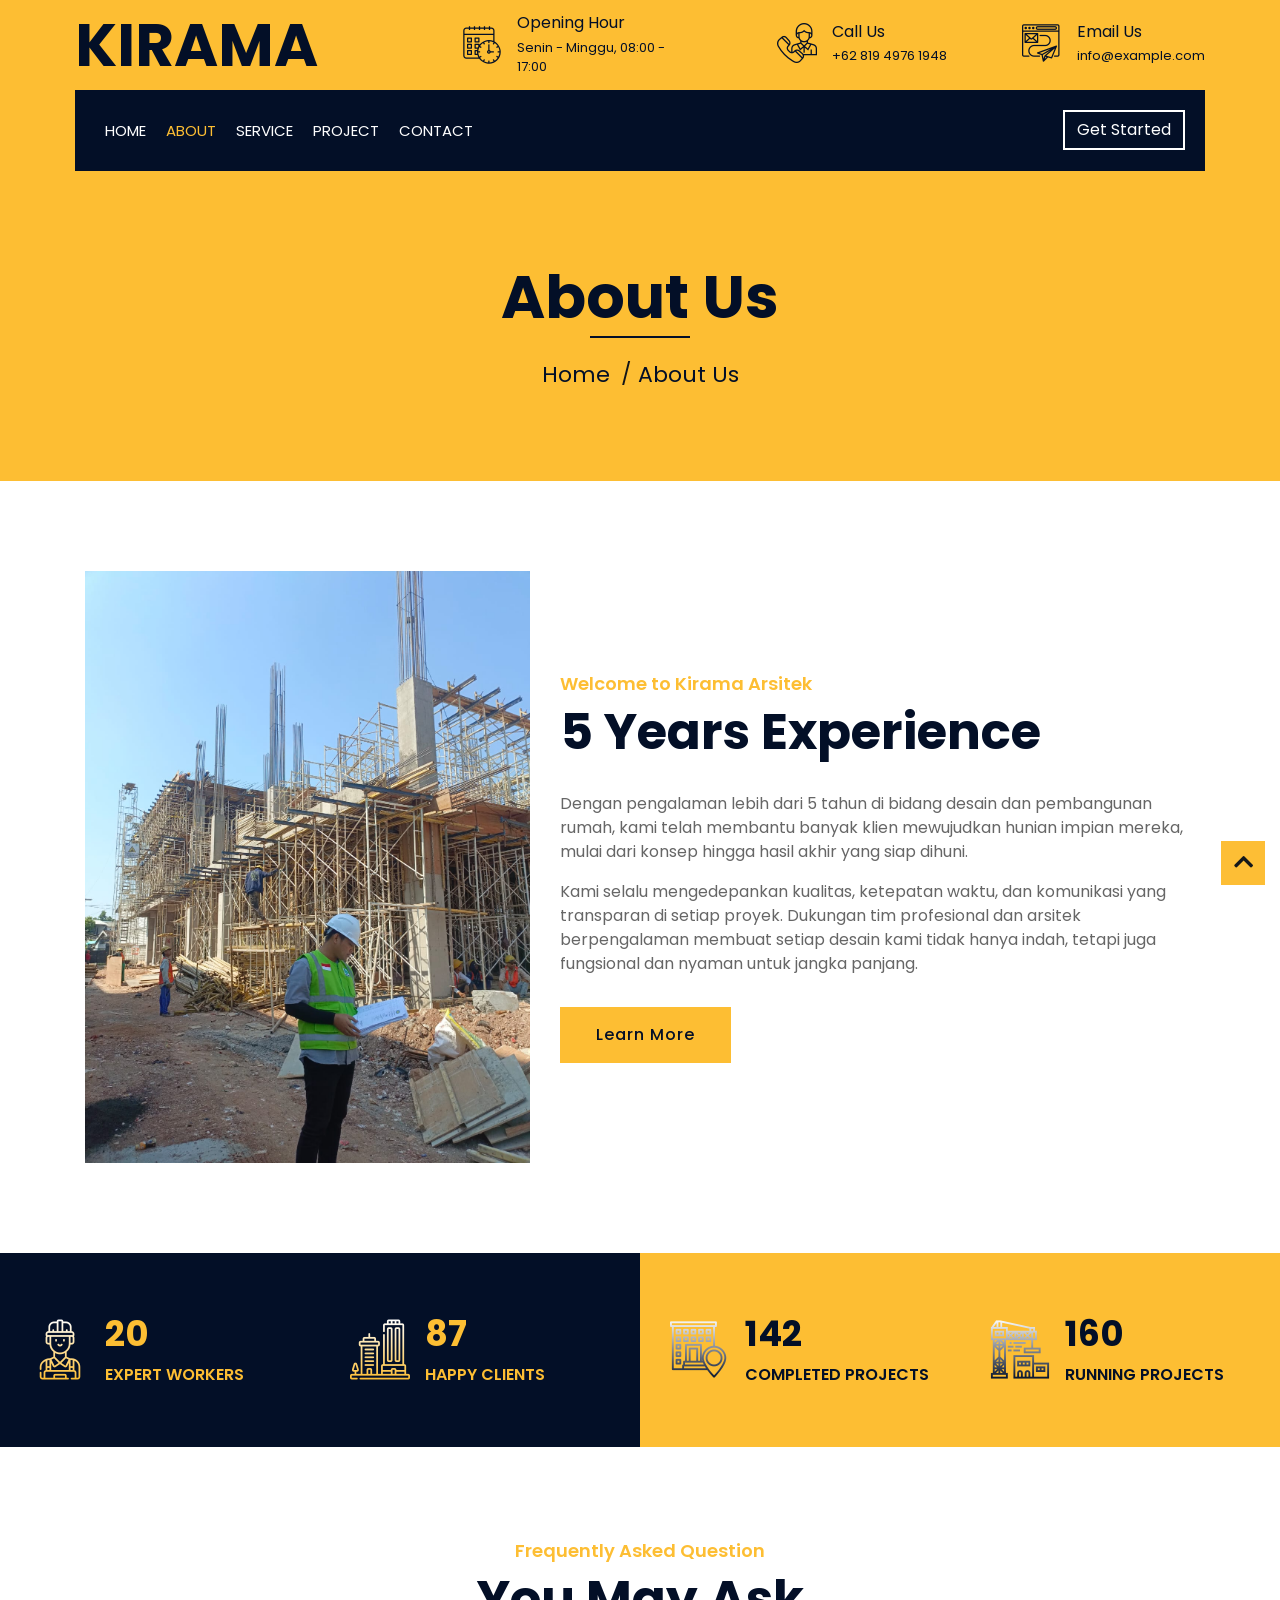
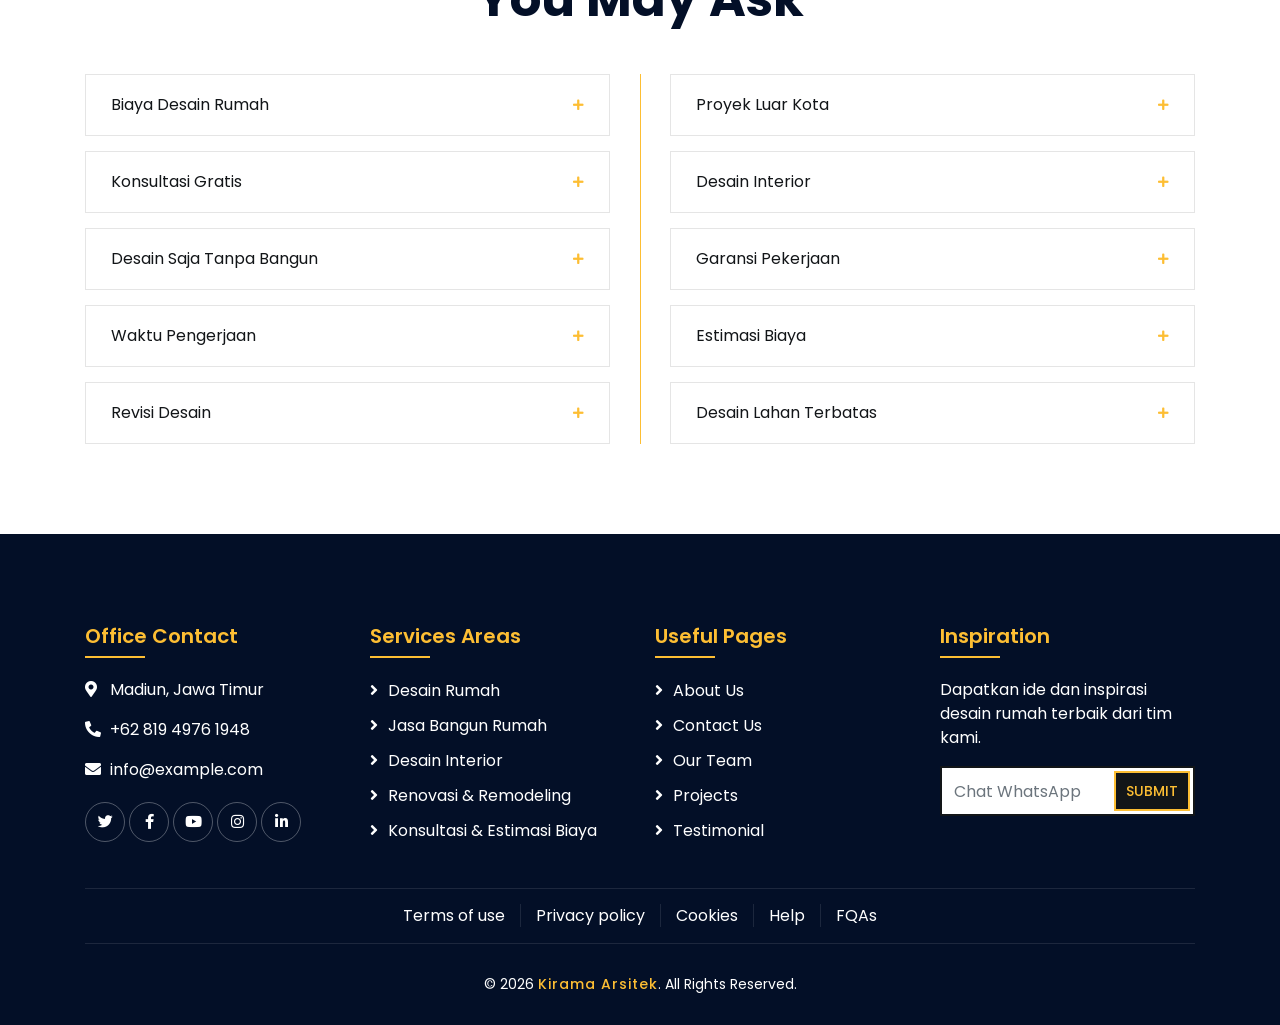
==== commit bd867ac9: "Update meta tags & website title" ====
--- a/about.html
+++ b/about.html
@@ -4,8 +4,8 @@
         <meta charset="utf-8">
         <title>Kirama Arsitek Company Profil</title>
         <meta content="width=device-width, initial-scale=1.0" name="viewport">
-        <meta content="Construction Company Website Template" name="keywords">
-        <meta content="Construction Company Website Template" name="description">
+        <meta content="Kirama Arsitek" name="keywords">
+        <meta content="Kirama Arsitek" name="description">
 
         <!-- Favicon -->
         <link href="img/kirama.jpg" rel="icon">
